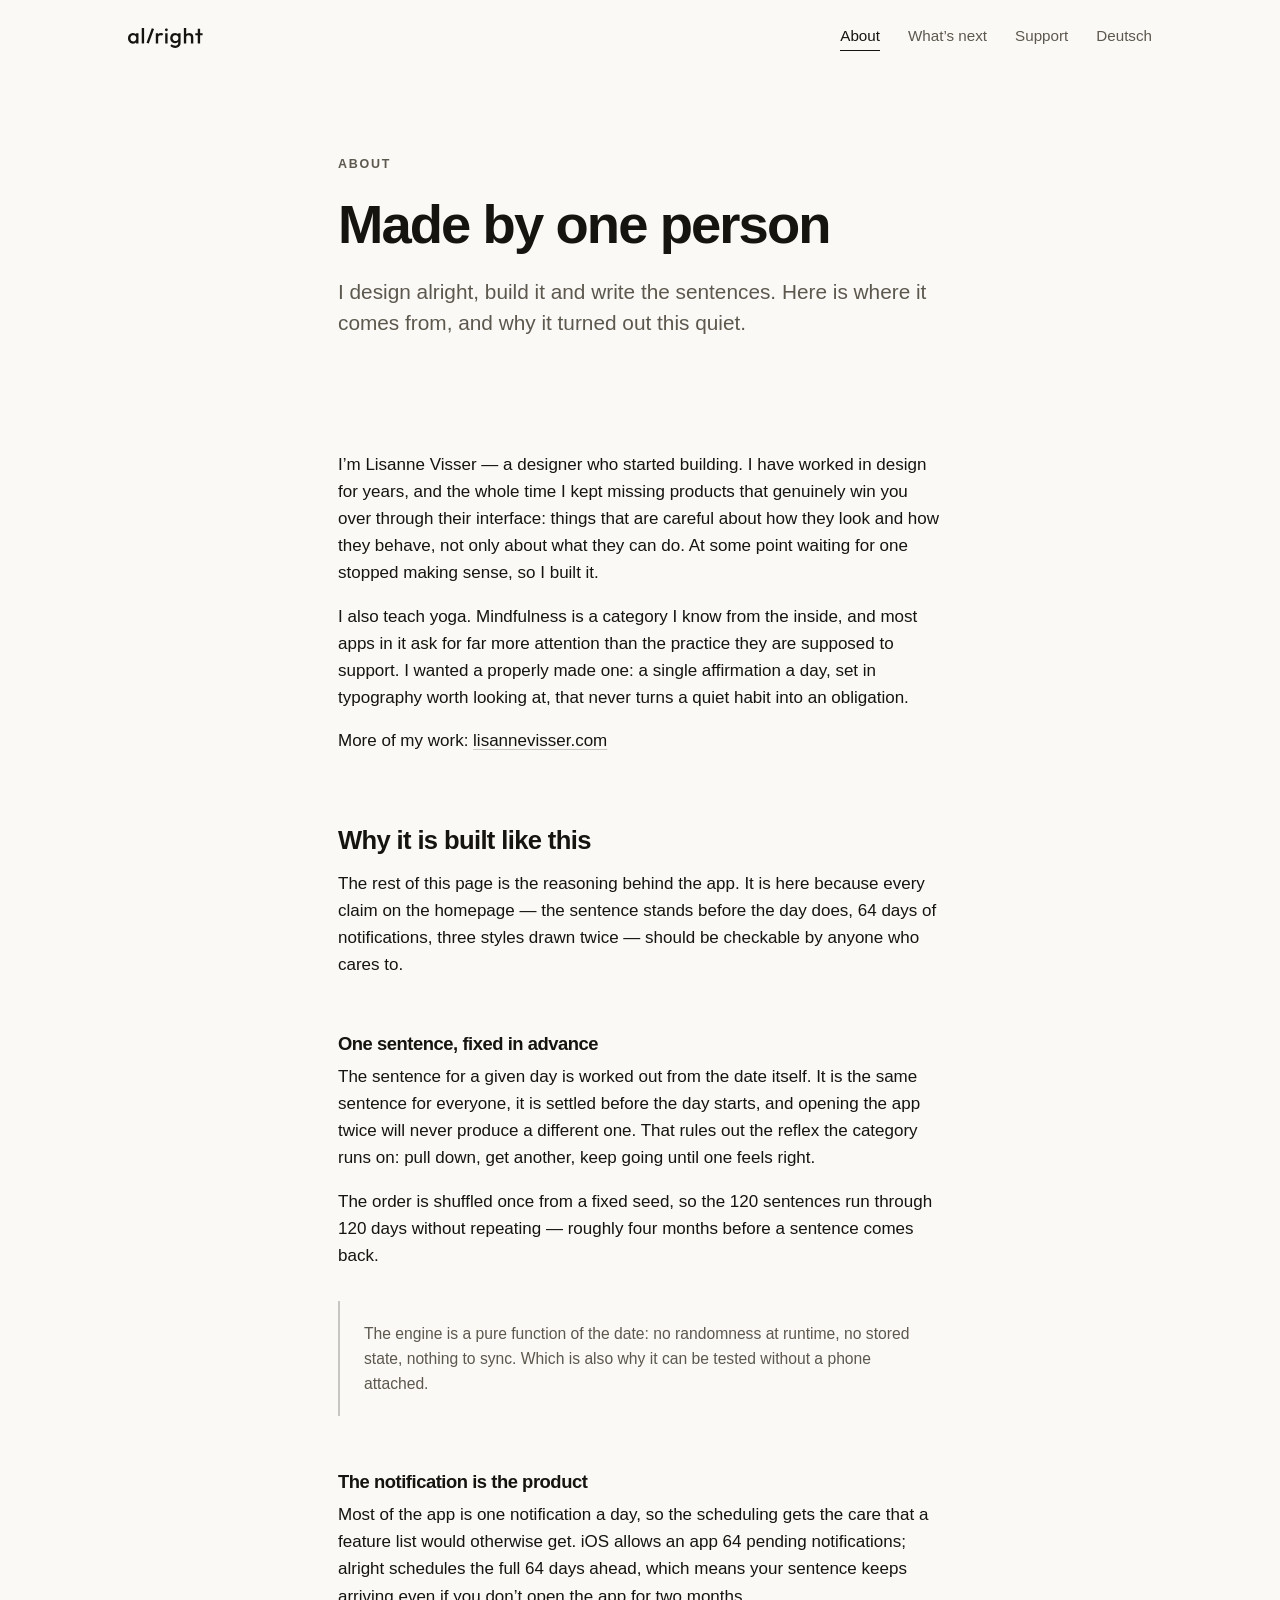
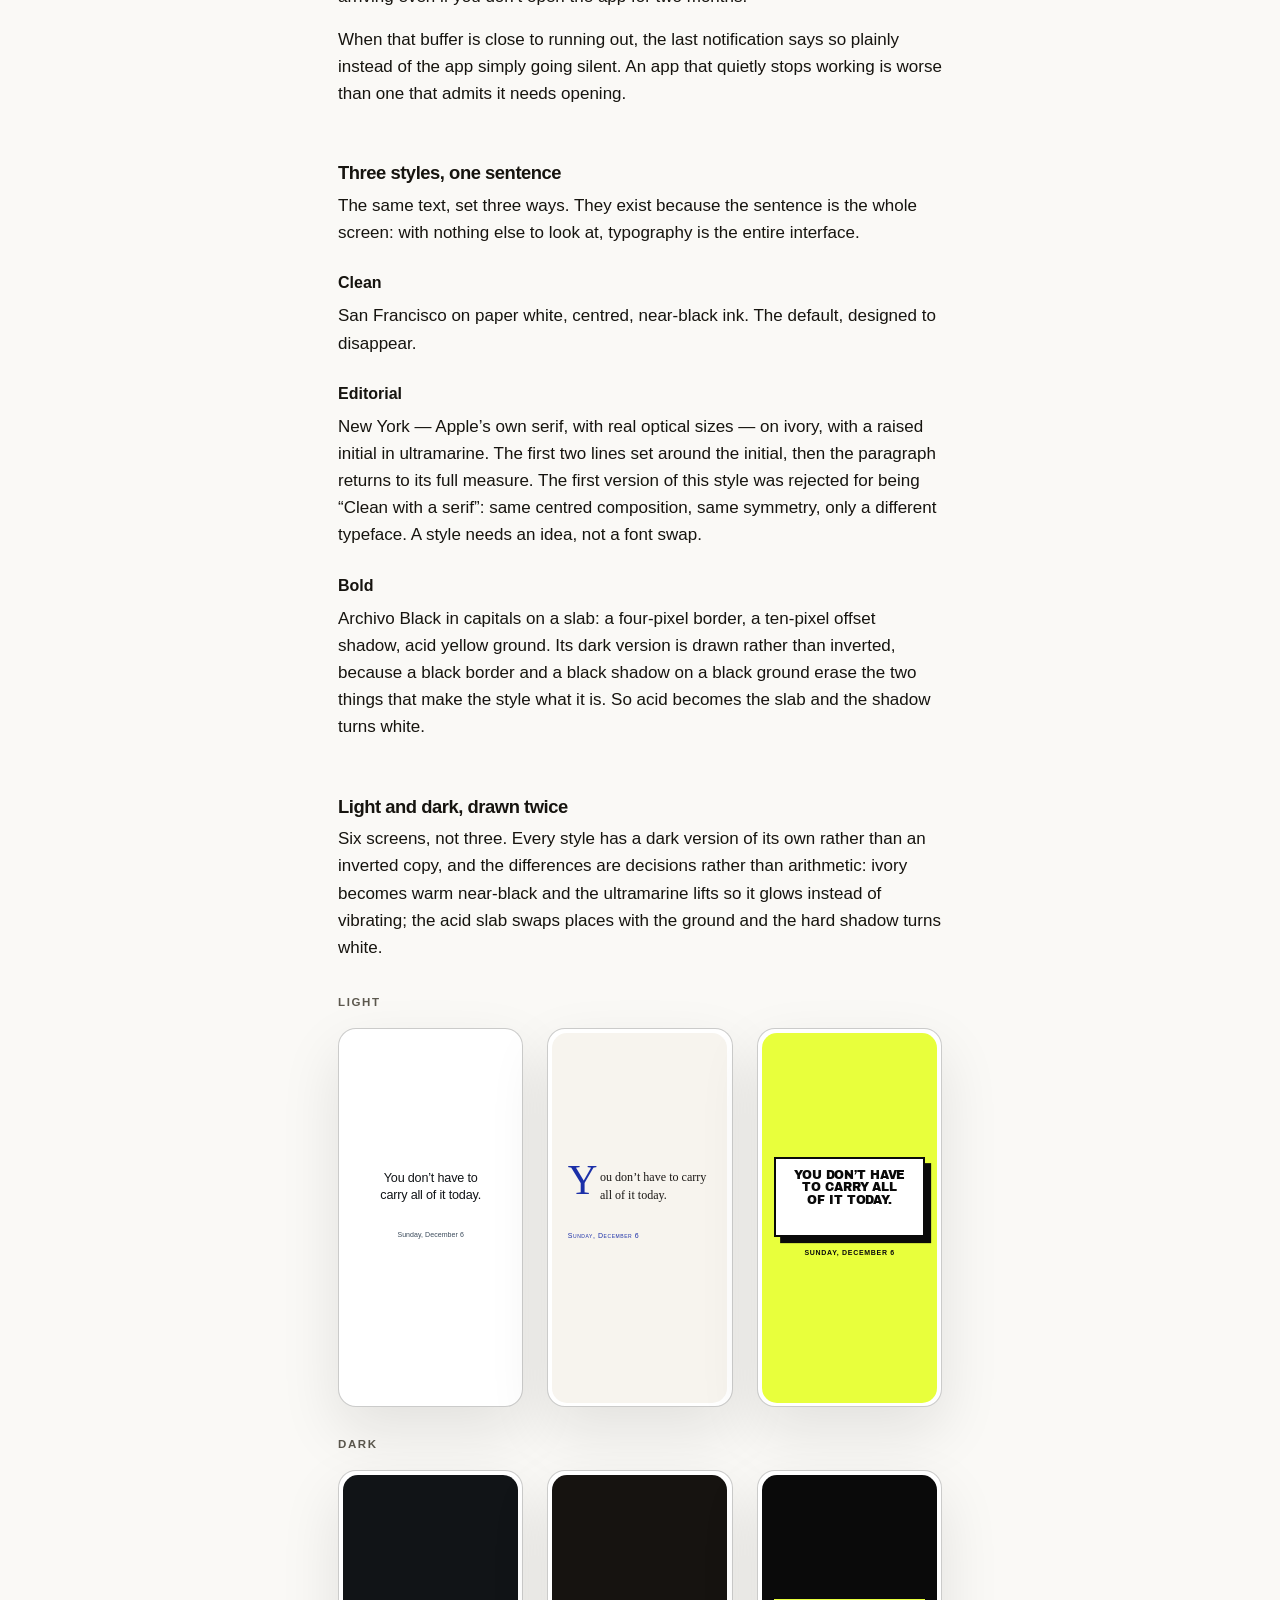
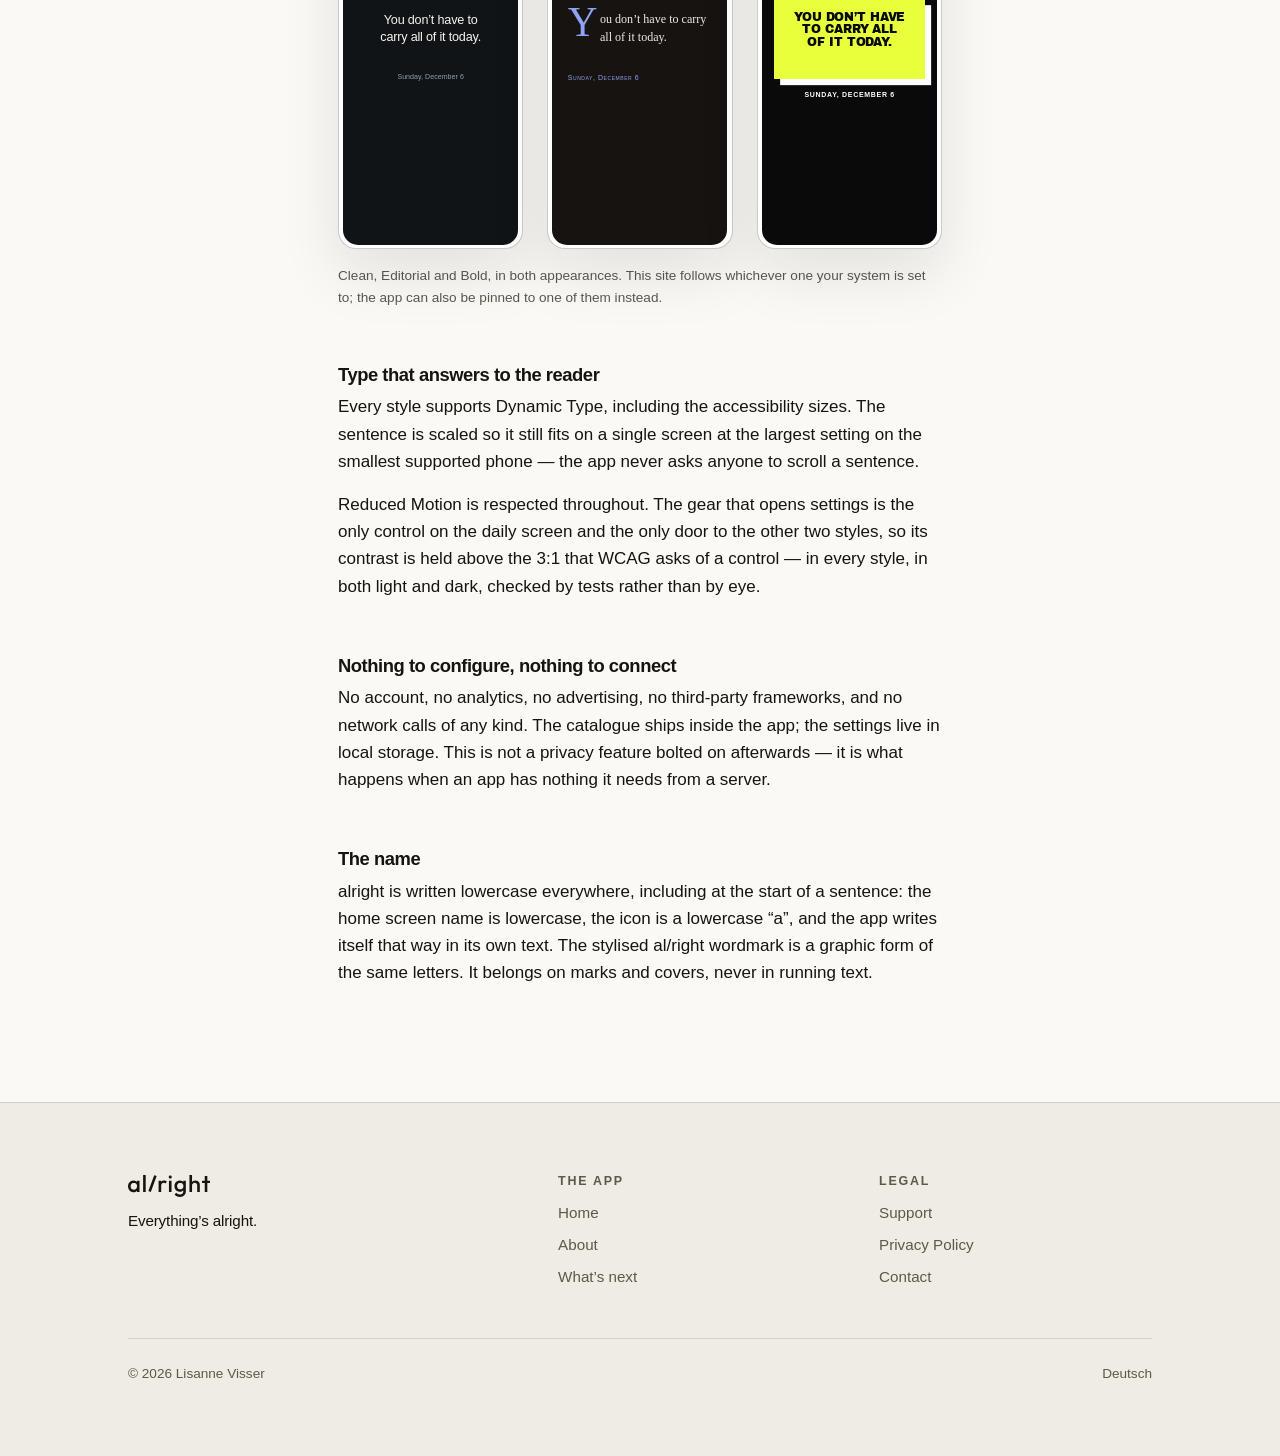
==== about/index.html @ b2391ed4 "Aus der Design-Seite wird About, Menue als Vollbild, weniger Striche Die Design-Seite hatte ein schm" ====
<!doctype html>
<html lang="en">
<head>
<meta charset="utf-8">
<meta name="viewport" content="width=device-width, initial-scale=1">
<title>About — alright</title>
<meta name="description" content="Made by one person: Lisanne Visser, designer, builder and yoga teacher. Why alright exists and how it is built.">
<meta name="robots" content="noindex, nofollow">
<link rel="stylesheet" href="../assets/site.css">
<link rel="icon" type="image/svg+xml" href="../favicon.svg">
<link rel="icon" type="image/png" sizes="32x32" href="../favicon.png">
<link rel="icon" type="image/png" sizes="16x16" href="../favicon-16x16.png">
<link rel="apple-touch-icon" sizes="180x180" href="../apple-touch-icon.png">
</head>
<body>
<a class="skip-link" href="#content">Skip to content</a>
<header class="site-header">
  <div class="wrap">
    <a class="brand" href="../" aria-label="alright">
      <svg class="logo" viewBox="0 0 765 205" fill="currentColor" role="img" aria-label="alright" xmlns="http://www.w3.org/2000/svg">
      <path d="M50.82 160.6C41.2867 160.6 32.6333 158.18 24.86 153.34C17.2333 148.5 11.1467 141.973 6.6 133.76C2.2 125.4 0 116.087 0 105.82C0 95.4068 2.2 86.0934 6.6 77.8801C11.1467 69.5201 17.2333 62.9201 24.86 58.0801C32.6333 53.0934 41.2867 50.6001 50.82 50.6001C58.8867 50.6001 66 52.3601 72.16 55.8801C78.4667 59.2534 83.4533 63.9468 87.12 69.9601C90.7867 75.9734 92.62 82.7934 92.62 90.4201V120.78C92.62 128.407 90.7867 135.227 87.12 141.24C83.6 147.253 78.6867 152.02 72.38 155.54C66.0733 158.913 58.8867 160.6 50.82 160.6ZM54.78 137.72C63.7267 137.72 70.9133 134.713 76.34 128.7C81.9133 122.687 84.7 114.987 84.7 105.6C84.7 99.2934 83.4533 93.7201 80.96 88.8801C78.4667 84.0401 74.9467 80.3001 70.4 77.6601C66 74.8734 60.7933 73.4801 54.78 73.4801C48.9133 73.4801 43.7067 74.8734 39.16 77.6601C34.76 80.3001 31.24 84.0401 28.6 88.8801C26.1067 93.7201 24.86 99.2934 24.86 105.6C24.86 111.907 26.1067 117.48 28.6 122.32C31.24 127.16 34.76 130.973 39.16 133.76C43.7067 136.4 48.9133 137.72 54.78 137.72ZM83.16 158.4V130.02L87.34 104.28L83.16 78.7601V52.8001H107.36V158.4H83.16Z"/>
      <path d="M140.817 158.4V9.34601e-05H165.017V79.2001V158.4H140.817Z"/>
      <path d="M285.072 158.4V52.8001H309.272V158.4H285.072ZM309.272 99.6601L300.912 95.4801C300.912 82.1334 303.845 71.3534 309.712 63.1401C315.725 54.7801 324.745 50.6001 336.772 50.6001C342.052 50.6001 346.819 51.5534 351.072 53.4601C355.325 55.3668 359.285 58.4468 362.952 62.7001L347.112 78.9801C345.205 76.9268 343.079 75.4601 340.732 74.5801C338.385 73.7001 335.672 73.2601 332.592 73.2601C325.845 73.2601 320.272 75.3868 315.872 79.6401C311.472 83.8934 309.272 90.5668 309.272 99.6601Z"/>
      <path d="M381.482 158.4V52.8001H405.682V158.4H381.482ZM393.582 33.4401C389.475 33.4401 386.028 32.0468 383.242 29.2601C380.602 26.4734 379.282 23.0268 379.282 18.9201C379.282 14.8134 380.602 11.3668 383.242 8.58009C386.028 5.79342 389.475 4.40009 393.582 4.40009C397.835 4.40009 401.282 5.79342 403.922 8.58009C406.562 11.3668 407.882 14.8134 407.882 18.9201C407.882 23.0268 406.562 26.4734 403.922 29.2601C401.282 32.0468 397.835 33.4401 393.582 33.4401Z"/>
      <path d="M483.424 204.6C472.278 204.6 462.524 202.547 454.164 198.44C445.804 194.48 439.058 188.833 433.924 181.5L449.764 165.66C454.018 170.94 458.858 174.9 464.284 177.54C469.711 180.18 476.238 181.5 483.864 181.5C493.398 181.5 500.951 179.007 506.524 174.02C512.098 169.18 514.884 162.507 514.884 154V128.04L519.064 104.72L514.884 81.1801V52.8001H539.084V154C539.084 164.12 536.738 172.92 532.044 180.4C527.351 188.027 520.824 193.967 512.464 198.22C504.104 202.473 494.424 204.6 483.424 204.6ZM482.324 156.2C472.938 156.2 464.431 153.927 456.804 149.38C449.324 144.687 443.384 138.307 438.984 130.24C434.731 122.173 432.604 113.153 432.604 103.18C432.604 93.2068 434.731 84.2601 438.984 76.3401C443.384 68.4201 449.324 62.1868 456.804 57.6401C464.431 52.9468 472.938 50.6001 482.324 50.6001C490.684 50.6001 498.018 52.2868 504.324 55.6601C510.631 59.0334 515.544 63.7268 519.064 69.7401C522.584 75.6068 524.344 82.5001 524.344 90.4201V116.38C524.344 124.153 522.511 131.047 518.844 137.06C515.324 143.073 510.411 147.767 504.104 151.14C497.798 154.513 490.538 156.2 482.324 156.2ZM487.164 133.32C493.031 133.32 498.164 132.073 502.564 129.58C506.964 127.087 510.338 123.64 512.684 119.24C515.178 114.693 516.424 109.413 516.424 103.4C516.424 97.3868 515.178 92.1801 512.684 87.7801C510.338 83.2334 506.964 79.7134 502.564 77.2201C498.164 74.7268 493.031 73.4801 487.164 73.4801C481.298 73.4801 476.091 74.7268 471.544 77.2201C467.144 79.7134 463.698 83.2334 461.204 87.7801C458.711 92.1801 457.464 97.3868 457.464 103.4C457.464 109.267 458.711 114.473 461.204 119.02C463.698 123.567 467.144 127.087 471.544 129.58C476.091 132.073 481.298 133.32 487.164 133.32Z"/>
      <path d="M644.947 158.4V97.4601C644.947 90.4201 642.674 84.6268 638.127 80.0801C633.727 75.5334 628.007 73.2601 620.967 73.2601C616.274 73.2601 612.094 74.2868 608.427 76.3401C604.761 78.3934 601.901 81.2534 599.847 84.9201C597.794 88.5868 596.767 92.7668 596.767 97.4601L587.307 92.1801C587.307 84.1134 589.067 77.0001 592.587 70.8401C596.107 64.5334 600.947 59.6201 607.107 56.1001C613.414 52.4334 620.454 50.6001 628.227 50.6001C636.147 50.6001 643.187 52.3601 649.347 55.8801C655.507 59.4001 660.347 64.3134 663.867 70.6201C667.387 76.7801 669.147 83.9668 669.147 92.1801V158.4H644.947ZM572.567 158.4V9.34601e-05H596.767V158.4H572.567Z"/>
      <path d="M715.11 158.4V8.8001H739.31V158.4H715.11ZM689.81 74.8001V52.8001H764.61V74.8001H689.81Z"/>
      <path d="M189.835 150.109L244.252 1.34982L266.98 9.66362L239.771 84.0432L212.562 158.423L189.835 150.109Z"/>
      </svg>
    </a>
    <button class="nav-toggle" type="button" aria-expanded="false"
            aria-controls="site-nav" aria-label="Menu">
      <span class="nav-icon" aria-hidden="true"></span>
    </button>
    <nav class="site-nav" id="site-nav" aria-label="Main">
        <a href="../about/" aria-current="page">About</a>
        <a href="../whats-next/">What&#8217;s next</a>
        <a href="../support/">Support</a>
        <a class="nav-lang" href="../about/de/">Deutsch</a>
    </nav>
  </div>
</header>

<main id="content">
<section class="page-head">
  <div class="wrap wrap-narrow">
    <p class="eyebrow">About</p>
    <h1>Made by one person</h1>
    <p class="lede">I design alright, build it and write the sentences. Here is
      where it comes from, and why it turned out this quiet.</p>
  </div>
</section>

<div class="wrap wrap-narrow">
<div class="prose">
  <section>
    <div class="about-intro">
      <!-- A portrait goes here whenever you have one. Drop the file into
           assets/ and uncomment:
      <figure class="about-portrait">
        <img src="../assets/lisanne.jpg" alt="Lisanne Visser" width="640" height="800">
      </figure>
      -->
      <div>
        <p>I&#8217;m Lisanne Visser &mdash; a designer who started building. I
          have worked in design for years, and the whole time I kept missing
          products that genuinely win you over through their interface: things
          that are careful about how they look and how they behave, not only
          about what they can do. At some point waiting for one stopped making
          sense, so I built it.</p>
        <p>I also teach yoga. Mindfulness is a category I know from the inside,
          and most apps in it ask for far more attention than the practice they
          are supposed to support. I wanted a properly made one: a single
          affirmation a day, set in typography worth looking at, that never
          turns a quiet habit into an obligation.</p>
        <p>More of my work: <a href="https://lisannevisser.com">lisannevisser.com</a></p>
      </div>
    </div>
  </section>

  <section>
    <h2>Why it is built like this</h2>
    <p>The rest of this page is the reasoning behind the app. It is here because
      every claim on the homepage &mdash; the sentence stands before the day
      does, 64 days of notifications, three styles drawn twice &mdash; should be
      checkable by anyone who cares to.</p>
  </section>

  <section>
    <h3>One sentence, fixed in advance</h3>
    <p>The sentence for a given day is worked out from the date itself. It is the
      same sentence for everyone, it is settled before the day starts, and
      opening the app twice will never produce a different one. That rules out
      the reflex the category runs on: pull down, get another, keep going until
      one feels right.</p>
    <p>The order is shuffled once from a fixed seed, so the 120 sentences run
      through 120 days without repeating &mdash; roughly four months before a
      sentence comes back.</p>
    <div class="aside">
      <p>The engine is a pure function of the date: no randomness at runtime, no
        stored state, nothing to sync. Which is also why it can be tested
        without a phone attached.</p>
    </div>
  </section>

  <section>
    <h3>The notification is the product</h3>
    <p>Most of the app is one notification a day, so the scheduling gets the care
      that a feature list would otherwise get. iOS allows an app 64 pending
      notifications; alright schedules the full 64 days ahead, which means your
      sentence keeps arriving even if you don&#8217;t open the app for two
      months.</p>
    <p>When that buffer is close to running out, the last notification says so
      plainly instead of the app simply going silent. An app that quietly stops
      working is worse than one that admits it needs opening.</p>
  </section>

  <section>
    <h3>Three styles, one sentence</h3>
    <p>The same text, set three ways. They exist because the sentence is the
      whole screen: with nothing else to look at, typography is the entire
      interface.</p>
    <h4>Clean</h4>
    <p>San Francisco on paper white, centred, near-black ink. The default,
      designed to disappear.</p>
    <h4>Editorial</h4>
    <p>New York &mdash; Apple&#8217;s own serif, with real optical sizes &mdash;
      on ivory, with a raised initial in ultramarine. The first two lines set
      around the initial, then the paragraph returns to its full measure. The
      first version of this style was rejected for being &ldquo;Clean with a
      serif&rdquo;: same centred composition, same symmetry, only a different
      typeface. A style needs an idea, not a font swap.</p>
    <h4>Bold</h4>
    <p>Archivo Black in capitals on a slab: a four-pixel border, a ten-pixel
      offset shadow, acid yellow ground. Its dark version is drawn rather than
      inverted, because a black border and a black shadow on a black ground
      erase the two things that make the style what it is. So acid becomes the
      slab and the shadow turns white.</p>
  </section>

  <section>
    <h3>Light and dark, drawn twice</h3>
    <p>Six screens, not three. Every style has a dark version of its own rather
      than an inverted copy, and the differences are decisions rather than
      arithmetic: ivory becomes warm near-black and the ultramarine lifts so it
      glows instead of vibrating; the acid slab swaps places with the ground and
      the hard shadow turns white.</p>
    <figure class="scheme-figure">
      <div>
        <p class="scheme-label">Light</p>
        <div class="scheme-row scheme-light">
          <div class="device">
      <div class="device-screen screen-clean">
        <div class="screen-body">
          <p class="screen-sentence">You don&#8217;t have to carry all of it today.</p>
          <p class="screen-date" data-today>Wednesday, August 5</p>
        </div>
      </div>
    </div>
          <div class="device">
      <div class="device-screen screen-editorial">
        <div class="screen-body">
          <p class="screen-sentence"><span class="initial" aria-hidden="true">Y</span><span class="visually-hidden">Y</span>ou don&#8217;t have to carry all of it today.</p>
          <p class="screen-date" data-today>Wednesday, August 5</p>
        </div>
      </div>
    </div>
          <div class="device">
      <div class="device-screen screen-bold">
        <div class="screen-body">
          <div class="slab"><p class="screen-sentence">You don&#8217;t have to carry all of it today.</p></div>
          <p class="screen-date" data-today>Wednesday, August 5</p>
        </div>
      </div>
    </div>
        </div>
      </div>
      <div style="margin-top: 1.75rem">
        <p class="scheme-label">Dark</p>
        <div class="scheme-row scheme-dark">
          <div class="device">
      <div class="device-screen screen-clean">
        <div class="screen-body">
          <p class="screen-sentence">You don&#8217;t have to carry all of it today.</p>
          <p class="screen-date" data-today>Wednesday, August 5</p>
        </div>
      </div>
    </div>
          <div class="device">
      <div class="device-screen screen-editorial">
        <div class="screen-body">
          <p class="screen-sentence"><span class="initial" aria-hidden="true">Y</span><span class="visually-hidden">Y</span>ou don&#8217;t have to carry all of it today.</p>
          <p class="screen-date" data-today>Wednesday, August 5</p>
        </div>
      </div>
    </div>
          <div class="device">
      <div class="device-screen screen-bold">
        <div class="screen-body">
          <div class="slab"><p class="screen-sentence">You don&#8217;t have to carry all of it today.</p></div>
          <p class="screen-date" data-today>Wednesday, August 5</p>
        </div>
      </div>
    </div>
        </div>
      </div>
      <figcaption>Clean, Editorial and Bold, in both appearances. This site follows whichever one your system is set to; the app can also be pinned to one of them instead.</figcaption>
    </figure>
  </section>

  <section>
    <h3>Type that answers to the reader</h3>
    <p>Every style supports Dynamic Type, including the accessibility sizes. The
      sentence is scaled so it still fits on a single screen at the largest
      setting on the smallest supported phone &mdash; the app never asks anyone
      to scroll a sentence.</p>
    <p>Reduced Motion is respected throughout. The gear that opens settings is
      the only control on the daily screen and the only door to the other two
      styles, so its contrast is held above the 3:1 that WCAG asks of a control
      &mdash; in every style, in both light and dark, checked by tests rather
      than by eye.</p>
  </section>

  <section>
    <h3>Nothing to configure, nothing to connect</h3>
    <p>No account, no analytics, no advertising, no third-party frameworks, and
      no network calls of any kind. The catalogue ships inside the app; the
      settings live in local storage. This is not a privacy feature bolted on
      afterwards &mdash; it is what happens when an app has nothing it needs
      from a server.</p>
  </section>

  <section>
    <h3>The name</h3>
    <p>alright is written lowercase everywhere, including at the start of a
      sentence: the home screen name is lowercase, the icon is a lowercase
      &ldquo;a&rdquo;, and the app writes itself that way in its own text. The
      stylised al/right wordmark is a graphic form of the same letters. It
      belongs on marks and covers, never in running text.</p>
  </section>
</div>
</div>
</main>

<footer class="site-footer">
  <div class="wrap">
    <div class="footer-top">
      <div>
        <p class="footer-mark">
          <svg class="logo" viewBox="0 0 765 205" fill="currentColor" role="img" aria-label="alright" xmlns="http://www.w3.org/2000/svg">
          <path d="M50.82 160.6C41.2867 160.6 32.6333 158.18 24.86 153.34C17.2333 148.5 11.1467 141.973 6.6 133.76C2.2 125.4 0 116.087 0 105.82C0 95.4068 2.2 86.0934 6.6 77.8801C11.1467 69.5201 17.2333 62.9201 24.86 58.0801C32.6333 53.0934 41.2867 50.6001 50.82 50.6001C58.8867 50.6001 66 52.3601 72.16 55.8801C78.4667 59.2534 83.4533 63.9468 87.12 69.9601C90.7867 75.9734 92.62 82.7934 92.62 90.4201V120.78C92.62 128.407 90.7867 135.227 87.12 141.24C83.6 147.253 78.6867 152.02 72.38 155.54C66.0733 158.913 58.8867 160.6 50.82 160.6ZM54.78 137.72C63.7267 137.72 70.9133 134.713 76.34 128.7C81.9133 122.687 84.7 114.987 84.7 105.6C84.7 99.2934 83.4533 93.7201 80.96 88.8801C78.4667 84.0401 74.9467 80.3001 70.4 77.6601C66 74.8734 60.7933 73.4801 54.78 73.4801C48.9133 73.4801 43.7067 74.8734 39.16 77.6601C34.76 80.3001 31.24 84.0401 28.6 88.8801C26.1067 93.7201 24.86 99.2934 24.86 105.6C24.86 111.907 26.1067 117.48 28.6 122.32C31.24 127.16 34.76 130.973 39.16 133.76C43.7067 136.4 48.9133 137.72 54.78 137.72ZM83.16 158.4V130.02L87.34 104.28L83.16 78.7601V52.8001H107.36V158.4H83.16Z"/>
          <path d="M140.817 158.4V9.34601e-05H165.017V79.2001V158.4H140.817Z"/>
          <path d="M285.072 158.4V52.8001H309.272V158.4H285.072ZM309.272 99.6601L300.912 95.4801C300.912 82.1334 303.845 71.3534 309.712 63.1401C315.725 54.7801 324.745 50.6001 336.772 50.6001C342.052 50.6001 346.819 51.5534 351.072 53.4601C355.325 55.3668 359.285 58.4468 362.952 62.7001L347.112 78.9801C345.205 76.9268 343.079 75.4601 340.732 74.5801C338.385 73.7001 335.672 73.2601 332.592 73.2601C325.845 73.2601 320.272 75.3868 315.872 79.6401C311.472 83.8934 309.272 90.5668 309.272 99.6601Z"/>
          <path d="M381.482 158.4V52.8001H405.682V158.4H381.482ZM393.582 33.4401C389.475 33.4401 386.028 32.0468 383.242 29.2601C380.602 26.4734 379.282 23.0268 379.282 18.9201C379.282 14.8134 380.602 11.3668 383.242 8.58009C386.028 5.79342 389.475 4.40009 393.582 4.40009C397.835 4.40009 401.282 5.79342 403.922 8.58009C406.562 11.3668 407.882 14.8134 407.882 18.9201C407.882 23.0268 406.562 26.4734 403.922 29.2601C401.282 32.0468 397.835 33.4401 393.582 33.4401Z"/>
          <path d="M483.424 204.6C472.278 204.6 462.524 202.547 454.164 198.44C445.804 194.48 439.058 188.833 433.924 181.5L449.764 165.66C454.018 170.94 458.858 174.9 464.284 177.54C469.711 180.18 476.238 181.5 483.864 181.5C493.398 181.5 500.951 179.007 506.524 174.02C512.098 169.18 514.884 162.507 514.884 154V128.04L519.064 104.72L514.884 81.1801V52.8001H539.084V154C539.084 164.12 536.738 172.92 532.044 180.4C527.351 188.027 520.824 193.967 512.464 198.22C504.104 202.473 494.424 204.6 483.424 204.6ZM482.324 156.2C472.938 156.2 464.431 153.927 456.804 149.38C449.324 144.687 443.384 138.307 438.984 130.24C434.731 122.173 432.604 113.153 432.604 103.18C432.604 93.2068 434.731 84.2601 438.984 76.3401C443.384 68.4201 449.324 62.1868 456.804 57.6401C464.431 52.9468 472.938 50.6001 482.324 50.6001C490.684 50.6001 498.018 52.2868 504.324 55.6601C510.631 59.0334 515.544 63.7268 519.064 69.7401C522.584 75.6068 524.344 82.5001 524.344 90.4201V116.38C524.344 124.153 522.511 131.047 518.844 137.06C515.324 143.073 510.411 147.767 504.104 151.14C497.798 154.513 490.538 156.2 482.324 156.2ZM487.164 133.32C493.031 133.32 498.164 132.073 502.564 129.58C506.964 127.087 510.338 123.64 512.684 119.24C515.178 114.693 516.424 109.413 516.424 103.4C516.424 97.3868 515.178 92.1801 512.684 87.7801C510.338 83.2334 506.964 79.7134 502.564 77.2201C498.164 74.7268 493.031 73.4801 487.164 73.4801C481.298 73.4801 476.091 74.7268 471.544 77.2201C467.144 79.7134 463.698 83.2334 461.204 87.7801C458.711 92.1801 457.464 97.3868 457.464 103.4C457.464 109.267 458.711 114.473 461.204 119.02C463.698 123.567 467.144 127.087 471.544 129.58C476.091 132.073 481.298 133.32 487.164 133.32Z"/>
          <path d="M644.947 158.4V97.4601C644.947 90.4201 642.674 84.6268 638.127 80.0801C633.727 75.5334 628.007 73.2601 620.967 73.2601C616.274 73.2601 612.094 74.2868 608.427 76.3401C604.761 78.3934 601.901 81.2534 599.847 84.9201C597.794 88.5868 596.767 92.7668 596.767 97.4601L587.307 92.1801C587.307 84.1134 589.067 77.0001 592.587 70.8401C596.107 64.5334 600.947 59.6201 607.107 56.1001C613.414 52.4334 620.454 50.6001 628.227 50.6001C636.147 50.6001 643.187 52.3601 649.347 55.8801C655.507 59.4001 660.347 64.3134 663.867 70.6201C667.387 76.7801 669.147 83.9668 669.147 92.1801V158.4H644.947ZM572.567 158.4V9.34601e-05H596.767V158.4H572.567Z"/>
          <path d="M715.11 158.4V8.8001H739.31V158.4H715.11ZM689.81 74.8001V52.8001H764.61V74.8001H689.81Z"/>
          <path d="M189.835 150.109L244.252 1.34982L266.98 9.66362L239.771 84.0432L212.562 158.423L189.835 150.109Z"/>
          </svg>
        </p>
        <p class="footer-tagline">Everything&#8217;s alright.</p>
      </div>
      <div class="footer-col">
        <h2>The app</h2>
        <ul>
          <li><a href="../">Home</a></li>
          <li><a href="../about/">About</a></li>
          <li><a href="../whats-next/">What&#8217;s next</a></li>
        </ul>
      </div>
      <div class="footer-col">
        <h2>Legal</h2>
        <ul>
          <li><a href="../support/">Support</a></li>
          <li><a href="../privacy/">Privacy Policy</a></li>
          <li><a href="mailto:alrightapp@icloud.com" title="alrightapp@icloud.com">Contact</a></li>
        </ul>
      </div>
    </div>
    <div class="footer-bottom">
      <p>© 2026 Lisanne Visser</p>
      <p><a href="../about/de/">Deutsch</a></p>
    </div>
  </div>
</footer>
<script src="../assets/site.js"></script>
</body>
</html>
---- assets/site.css ----
/* alright — website styles
   One stylesheet for every page. No build step: this file is linked directly.

   Sections in order:
   1. Tokens        2. Base + layout      3. Site chrome (header, footer)
   4. Sections      5. The device/card    6. The three styles
   7. Prose pages   8. Utilities
*/

/* ------------------------------------------------------------------ 1. Tokens */

:root {
  color-scheme: light dark;

  /* Page */
  --bg: #faf9f6;
  --bg-raised: #ffffff;
  --ink: #16140f;
  --muted: #5c584e;
  --rule: rgba(22, 20, 15, 0.12);
  --rule-strong: rgba(22, 20, 15, 0.22);
  --footer-bg: #efece3;
  --shadow-soft: 0 24px 60px rgba(22, 20, 15, 0.10);
  --shadow-lift: 0 2px 4px rgba(22, 20, 15, 0.04), 0 14px 40px rgba(22, 20, 15, 0.07);

  /* The app's own palettes, measured from the code that draws them.
     Clean: Brand.swift · Editorial + Bold: ThemeStyle.swift */
  --clean-paper: #ffffff;
  --clean-ink: #111417;
  --clean-chrome: #3a4a5a;

  --editorial-paper: #f7f4ee;
  --editorial-ink: #1a1714;
  --editorial-accent: #1b2fa8;

  --bold-ground: #e8ff3c;
  --bold-slab: #ffffff;
  --bold-ink: #0a0a0a;
  --bold-shadow: #0a0a0a;
  --bold-date: #0a0a0a;
  --bold-border: #0a0a0a;

  /* Rhythm */
  --page: 1120px;
  --page-prose: 700px;
  --gap-section: clamp(4.5rem, 9vw, 8rem);
}

@media (prefers-color-scheme: dark) {
  :root {
    --bg: #121109;
    --bg-raised: #1b1810;
    --ink: #f6f4ee;
    --muted: #b3ae9e;
    --rule: rgba(246, 244, 238, 0.14);
    --rule-strong: rgba(246, 244, 238, 0.28);
    --footer-bg: #1b1810;
    --shadow-soft: 0 24px 60px rgba(0, 0, 0, 0.45);
    --shadow-lift: 0 2px 4px rgba(0, 0, 0, 0.3), 0 14px 40px rgba(0, 0, 0, 0.35);

    /* Each style has its own dark recipe in the app — not an inversion of the
       light one. Bold is the clearest case: acid becomes the slab and the hard
       shadow turns white, because black on black would erase the style. */
    --clean-paper: #111417;
    --clean-ink: #f5f5f0;
    --clean-chrome: #8fa0b0;

    --editorial-paper: #161310;
    --editorial-ink: #f1ebe1;
    --editorial-accent: #8fa2f5;

    --bold-ground: #0a0a0a;
    --bold-slab: #e8ff3c;
    --bold-ink: #0a0a0a;
    --bold-shadow: #ffffff;
    /* The date sits outside the slab, on the black ground: it needs white,
       not the slab's ink, or it disappears. */
    --bold-date: #ffffff;
    --bold-border: #e8ff3c;
  }
}

/* Archivo Black is the typeface the app sets the Bold style in (OFL, bundled
   with the app). It is loaded here so the style preview shows the real thing
   rather than a stand-in. Everything else on this site is system type. */
@font-face {
  font-family: "Archivo Black";
  src: url("fonts/ArchivoBlack-Regular.ttf") format("truetype");
  font-weight: 400;
  font-style: normal;
  font-display: swap;
}

/* Outfit is the brand mark face: wordmark, app icon, splash, and nothing else.
   Here it sets exactly one glyph — the "a" on the icon in the lock screen. */
@font-face {
  font-family: "Outfit";
  src: url("fonts/Outfit-Medium.ttf") format("truetype");
  font-weight: 500;
  font-style: normal;
  font-display: swap;
}

/* ------------------------------------------------------- 2. Base and layout */

* { box-sizing: border-box; }
html { -webkit-text-size-adjust: 100%; }
html, body { margin: 0; padding: 0; }

body {
  background: var(--bg);
  color: var(--ink);
  font-family: -apple-system, BlinkMacSystemFont, "SF Pro Text", "Segoe UI", Roboto, Helvetica, Arial, sans-serif;
  font-size: 1.0625rem;
  line-height: 1.6;
  -webkit-font-smoothing: antialiased;
  text-rendering: optimizeLegibility;
}

.wrap {
  width: 100%;
  max-width: var(--page);
  margin: 0 auto;
  padding-inline: clamp(1.25rem, 5vw, 3rem);
}
/* Reading pages get the narrow measure from the container, so heading and body
   share one left edge instead of a centred column under a left-aligned title. */
.wrap-narrow { max-width: var(--page-prose); }

a {
  color: inherit;
  text-decoration-color: var(--rule-strong);
  text-underline-offset: 3px;
}
a:hover { text-decoration-color: currentColor; }

:where(a, button, summary, [tabindex]):focus-visible {
  outline: 2px solid var(--ink);
  outline-offset: 3px;
  border-radius: 4px;
}

h1, h2, h3 {
  letter-spacing: -0.025em;
  line-height: 1.12;
  text-wrap: balance;
  margin: 0;
}

.eyebrow {
  margin: 0 0 1.25rem;
  font-size: 0.78rem;
  font-weight: 600;
  letter-spacing: 0.14em;
  text-transform: uppercase;
  color: var(--muted);
}

.lede {
  font-size: clamp(1.1rem, 2.2vw, 1.3rem);
  line-height: 1.5;
  color: var(--muted);
  max-width: 44ch;
  margin: 0;
}

/* ------------------------------------------------------------ 3. Site chrome */

.site-header {
  position: relative;
  z-index: 30;
  padding-block: 1.5rem;
}
.site-header .wrap {
  display: flex;
  flex-wrap: wrap;
  align-items: center;
  justify-content: space-between;
  gap: 1rem 2rem;
}
.brand { display: inline-flex; line-height: 0; }
.brand .logo { display: block; height: 20px; width: auto; }

.site-nav {
  display: flex;
  flex-wrap: wrap;
  align-items: baseline;
  gap: 1.25rem 1.75rem;
  font-size: 0.95rem;
}
.site-nav a {
  color: var(--muted);
  text-decoration: none;
  padding-bottom: 2px;
  border-bottom: 1px solid transparent;
}
.site-nav a:hover { color: var(--ink); border-bottom-color: var(--rule-strong); }
.site-nav a[aria-current="page"] { color: var(--ink); border-bottom-color: currentColor; }
.site-nav .nav-lang { color: var(--muted); }

/* The menu button, on a phone only. It is in the markup on every page but
   stays hidden until site.js announces itself: without JavaScript a button
   that toggles nothing would be the only way to reach the other pages, so
   the navigation simply stays open instead. */
.nav-toggle { display: none; }
.nav-icon, .nav-icon::before, .nav-icon::after {
  display: block;
  width: 20px;
  height: 2px;
  border-radius: 2px;
  background: currentColor;
}
.nav-icon::before, .nav-icon::after { content: ""; position: absolute; }
.nav-icon::before { transform: translateY(-6px); }
.nav-icon::after { transform: translateY(6px); }

@media (max-width: 719px) {
  .js .nav-toggle {
    display: inline-flex;
    position: relative;
    align-items: center;
    justify-content: center;
    width: 44px;
    height: 44px;
    margin-right: -0.6rem;
    padding: 0;
    border: 0;
    background: none;
    color: var(--ink);
    cursor: pointer;
    /* The sheet is a sibling inside the header, so the button it belongs to
       has to be lifted above it or it cannot be pressed again. */
    z-index: 25;
  }
  /* The wordmark stays on top of the sheet for the same reason: the header
     is still the header while the menu is open. */
  .js .site-header .brand { position: relative; z-index: 25; }
  .js .nav-toggle[aria-expanded="true"] .nav-icon { background: transparent; }
  .js .nav-toggle[aria-expanded="true"] .nav-icon::before { transform: rotate(45deg); }
  .js .nav-toggle[aria-expanded="true"] .nav-icon::after { transform: rotate(-45deg); }

  .js .site-nav { display: none; }
  /* Open, it is the page: a full sheet over everything, so nothing of the
     content shows through or scrolls behind it. */
  .js .site-nav.is-open {
    display: flex;
    position: fixed;
    inset: 0;
    z-index: 20;
    flex-direction: column;
    align-items: stretch;
    gap: 0;
    margin: 0;
    padding: 6rem clamp(1.25rem, 5vw, 3rem) 2rem;
    background: var(--bg);
    font-size: 1.25rem;
    overflow-y: auto;
    overscroll-behavior: contain;
  }
  .js .site-nav.is-open a {
    padding: 1rem 0;
    border-bottom: 1px solid var(--rule);
    color: var(--ink);
  }
  .js .site-nav.is-open a:last-child { border-bottom: 0; }
  .js .site-nav.is-open .nav-lang { color: var(--muted); }
}

main { display: block; }

.site-footer {
  background: var(--footer-bg);
  border-top: 1px solid var(--rule);
  color: var(--muted);
  font-size: 0.95rem;
  margin-top: var(--gap-section);
}
.site-footer .wrap { padding-block: clamp(3rem, 6vw, 4.5rem); }
.footer-top {
  display: grid;
  gap: 2.5rem;
  align-items: start;
}
@media (min-width: 760px) {
  .footer-top { grid-template-columns: 1.4fr 1fr 1fr; gap: 3rem; }
}
.footer-mark { margin: 0 0 0.75rem; line-height: 0; color: var(--ink); }
.footer-mark .logo { display: block; height: 22px; width: auto; }
.footer-tagline { margin: 0; color: var(--ink); letter-spacing: -0.01em; }
.footer-col h2 {
  font-size: 0.78rem;
  letter-spacing: 0.14em;
  text-transform: uppercase;
  font-weight: 600;
  margin: 0 0 0.75rem;
  color: var(--muted);
}
.footer-col ul { list-style: none; margin: 0; padding: 0; display: grid; gap: 0.5rem; }
.site-footer a {
  color: var(--muted);
  text-decoration: none;
  border-bottom: 1px solid transparent;
  padding-bottom: 2px;
}
.site-footer a:hover { color: var(--ink); border-bottom-color: currentColor; }
.footer-bottom {
  margin-top: 3rem;
  padding-top: 1.5rem;
  border-top: 1px solid var(--rule);
  display: flex;
  flex-wrap: wrap;
  gap: 0.5rem 1.5rem;
  justify-content: space-between;
  font-size: 0.85rem;
}
.footer-bottom p { margin: 0; }

/* --------------------------------------------------------------- 4. Sections */

.section { padding-block: var(--gap-section); }
.section + .section { padding-top: 0; }
.section-head { max-width: 38ch; margin-bottom: clamp(2.5rem, 5vw, 3.5rem); }
.section-head h2 { font-size: clamp(1.8rem, 3.6vw, 2.6rem); }
.section-head p { margin: 1rem 0 0; color: var(--muted); max-width: 46ch; }
.rule-top { border-top: 1px solid var(--rule); padding-top: clamp(3rem, 6vw, 4.5rem); }

/* Hero */
.hero { padding-block: clamp(2.5rem, 6vw, 5rem) clamp(4rem, 8vw, 7rem); }
.hero-grid {
  display: grid;
  gap: clamp(3rem, 6vw, 4.5rem);
  align-items: center;
}
@media (min-width: 900px) {
  .hero-grid { grid-template-columns: 1.15fr 0.85fr; gap: 4.5rem; }
}
@media (max-width: 899px) {
  .hero-grid .device, .style-stage .device { margin-inline: 0; max-width: 340px; }
  .style-stage { justify-content: flex-start; }
  .style-shot { width: min(340px, 100%); }
  .style-shot figcaption { text-align: left; }
}
.hero h1 {
  font-size: clamp(2.5rem, 6.4vw, 4.25rem);
  font-weight: 600;
  letter-spacing: -0.035em;
  margin: 0 0 1.25rem;
}
.hero .lede { margin-bottom: 2rem; }

/* The download button, standing where it will stand — switched off, because
   there is nothing to download yet. Disabled on purpose: it is a state, not a
   control, so it stays out of the tab order rather than offering a dead stop. */
.status-button {
  margin-top: clamp(1.75rem, 4vw, 2.5rem);
  display: inline-flex;
  align-items: center;
  gap: 0.65rem;
  font: inherit;
  /* One line, always: the label is the longest string in the hero and a
     narrow phone would otherwise break it across two. */
  white-space: nowrap;
  font-size: clamp(0.85rem, 3.6vw, 1rem);
  font-weight: 600;
  letter-spacing: -0.01em;
  padding: 0.9rem clamp(1.1rem, 4vw, 1.6rem);
  border-radius: 999px;
  border: 1px solid var(--rule-strong);
  background: none;
  color: var(--muted);
  cursor: not-allowed;
}
.status-button::before {
  content: "";
  width: 8px;
  height: 8px;
  border-radius: 50%;
  background: currentColor;
  opacity: 0.5;
}

/* Pull quote: the one loud line on the page */
.statement { padding-block: var(--gap-section); }
.statement blockquote {
  margin: 0;
  font-size: clamp(1.6rem, 4.4vw, 3rem);
  font-weight: 600;
  letter-spacing: -0.03em;
  line-height: 1.15;
  max-width: 22ch;
}
.statement .attribution { margin: 1.75rem 0 0; color: var(--muted); max-width: 52ch; }

/* Numbered steps */
.steps { display: grid; gap: 2.5rem; counter-reset: step; }
@media (min-width: 780px) { .steps { grid-template-columns: repeat(3, 1fr); gap: 3rem; } }
.step { counter-increment: step; }
.step::before {
  content: counter(step, decimal-leading-zero);
  display: block;
  font-size: 0.8rem;
  font-weight: 600;
  letter-spacing: 0.14em;
  color: var(--muted);
  margin-bottom: 1rem;
  padding-bottom: 0.75rem;
  border-bottom: 1px solid var(--rule);
}
.step h3 { font-size: 1.2rem; margin: 0 0 0.5rem; }
.step p { margin: 0; color: var(--muted); }

/* Feature columns. No cards: the phone is the only object on this page, and a
   grid of boxes around it turns the whole thing into a dashboard. A hairline
   above each column does the same grouping work with none of the noise. */
.grid-features { display: grid; gap: 2.5rem; }
@media (min-width: 640px) { .grid-features { grid-template-columns: repeat(2, 1fr); gap: 2.5rem 3rem; } }
@media (min-width: 960px) { .grid-features { grid-template-columns: repeat(3, 1fr); gap: 3rem; } }
.feature h3 { font-size: 1.1rem; margin: 0 0 0.5rem; letter-spacing: -0.015em; }
.feature p { margin: 0; color: var(--muted); font-size: 0.98rem; }
.feature .metric {
  display: block;
  font-size: clamp(2.5rem, 5vw, 3.25rem);
  font-weight: 600;
  letter-spacing: -0.045em;
  line-height: 1;
  margin-bottom: 0.75rem;
  font-variant-numeric: tabular-nums;
}

/* The sentences, shown as themselves: no card, no quotation marks, no
   attribution. Reading six of them is the only honest sample. */
.sentences { display: grid; gap: 0; }
@media (min-width: 760px) { .sentences { grid-template-columns: repeat(2, 1fr); column-gap: 4rem; } }
.sentences p {
  margin: 0;
  padding: 1.4rem 0;
  border-top: 1px solid var(--rule);
  font-size: clamp(1.1rem, 2.2vw, 1.35rem);
  line-height: 1.35;
  letter-spacing: -0.015em;
  text-wrap: pretty;
}

/* The "what it doesn't do" list */
.negatives { display: grid; gap: 0.25rem; list-style: none; margin: 0; padding: 0; }
@media (min-width: 700px) { .negatives { grid-template-columns: repeat(2, 1fr); column-gap: 3rem; } }
.negatives li {
  display: flex;
  align-items: baseline;
  gap: 1rem;
  padding: 0.9rem 0;
  border-bottom: 1px solid var(--rule);
  font-size: 1.05rem;
}
.negatives li::before {
  content: "—";
  color: var(--muted);
  flex: none;
}

/* What's-next items. Same hairline column as the features: candidates should
   not look more finished than the things that actually ship. */
.cards { display: grid; gap: 2.5rem; }
@media (min-width: 760px) { .cards { grid-template-columns: repeat(3, 1fr); gap: 3rem; } }
.card-quiet h3 { font-size: 1.05rem; margin: 0.6rem 0 0.4rem; }
.card-quiet p { margin: 0; color: var(--muted); font-size: 0.96rem; }

.note {
  margin: 2rem 0 0;
  color: var(--muted);
  font-size: 0.95rem;
  max-width: 60ch;
}

.link-more {
  display: inline-block;
  margin-top: 2rem;
  font-weight: 600;
  text-decoration: none;
  border-bottom: 1px solid var(--rule-strong);
  padding-bottom: 2px;
}
.link-more:hover { border-bottom-color: currentColor; }

/* A calm full-width band, used for the privacy statement */
.band {
  background: var(--footer-bg);
  border-block: 1px solid var(--rule);
  padding-block: clamp(3.5rem, 7vw, 5.5rem);
  margin-top: var(--gap-section);
}
.band-grid { display: grid; gap: 2rem; align-items: start; }
@media (min-width: 860px) { .band-grid { grid-template-columns: 1fr 1fr; gap: 4rem; } }
.band h2 { font-size: clamp(1.6rem, 3.2vw, 2.2rem); max-width: 16ch; }
.band p { margin: 0 0 1rem; color: var(--muted); }
.band p:last-child { margin-bottom: 0; }

/* ------------------------------------------------------- 5. Device and card */

/* The phone is drawn, not photographed: it stays sharp at any size, follows
   dark mode, and never goes out of date with the next device generation. */
.device {
  position: relative;
  width: 100%;
  max-width: 300px;
  margin-inline: auto;
  aspect-ratio: 41 / 84;
  border-radius: 44px;
  padding: 10px;
  background: var(--bg-raised);
  border: 1px solid var(--rule-strong);
  box-shadow: var(--shadow-soft);
}
.device-screen {
  container-type: inline-size;
  height: 100%;
  border-radius: 35px;
  overflow: hidden;
  display: flex;
  flex-direction: column;
  background: var(--clean-paper);
  color: var(--clean-ink);
}
.screen-body {
  flex: 1;
  display: flex;
  flex-direction: column;
  align-items: center;
  justify-content: center;
  gap: 5.7cqw;
  padding: 1.5rem 1.4rem 2.5rem;
  padding: 8.6cqw 7.9cqw 14cqw;
  text-align: center;
}
.screen-sentence {
  margin: 0;
  font-size: clamp(1.05rem, 3.6vw, 1.25rem);
  font-size: 7.2cqw;
  font-weight: 500;
  line-height: 1.32;
  letter-spacing: -0.015em;
  text-wrap: balance;
}
.screen-date {
  margin: 0;
  font-size: 0.72rem;
  font-size: 4cqw;
  letter-spacing: 0.01em;
  color: var(--clean-chrome);
}

/* ------------------------------------------------------ 5b. The lock screen

   What the app actually is on almost every day: one notification on a locked
   phone, at the hour its reader picked. The open app is the exception, so it
   is shown further down, in the styles section, and not here. */

.screen-lock {
  background: linear-gradient(168deg, #26313d 0%, #141a20 52%, #0b0d10 100%);
  color: #f5f5f0;
  justify-content: flex-start;
  padding: 2.4rem 0.9rem 1.1rem;
  text-align: center;
}
.lock-date {
  margin: 0;
  font-size: 0.8rem;
  font-weight: 500;
  letter-spacing: 0.01em;
  opacity: 0.85;
}
.lock-time {
  margin: 0.1rem 0 0;
  font-size: 3.1rem;
  font-weight: 500;
  line-height: 1.05;
  letter-spacing: -0.03em;
  font-variant-numeric: tabular-nums;
}
.lock-notification {
  margin-top: auto;
  text-align: left;
  background: rgba(255, 255, 255, 0.14);
  border: 1px solid rgba(255, 255, 255, 0.12);
  border-radius: 18px;
  padding: 0.7rem 0.8rem 0.8rem;
}
.lock-meta {
  display: flex;
  align-items: center;
  gap: 0.45rem;
  font-size: 0.68rem;
  letter-spacing: 0.02em;
  margin: 0 0 0.35rem;
  opacity: 0.9;
}
/* The real app icon: dark square, lowercase a in Outfit, per the brand guide.
   Outfit appears here and nowhere else on the site. */
.lock-icon {
  width: 20px;
  height: 20px;
  border-radius: 6px;
  background: #111417;
  border: 1px solid rgba(255, 255, 255, 0.14);
  color: #f5f5f0;
  font-family: "Outfit", -apple-system, sans-serif;
  font-size: 13px;
  line-height: 20px;
  text-align: center;
  flex: none;
}
.lock-app { font-weight: 600; }
.lock-when { margin-left: auto; opacity: 0.7; }
.lock-sentence {
  margin: 0;
  font-size: 0.92rem;
  line-height: 1.3;
  letter-spacing: -0.01em;
  text-wrap: pretty;
}
.lock-bar {
  width: 96px;
  height: 4px;
  border-radius: 2px;
  background: rgba(245, 245, 240, 0.4);
  margin: 0.9rem auto 0;
}

/* ------------------------------------------------------- 6. The three styles */

/* Copy on one side, the phone on the other, the way the hero is built. Below
   900px they stack, copy first. */
.styles-split { display: grid; gap: clamp(2.5rem, 5vw, 4rem); }
@media (min-width: 900px) {
  .styles-split {
    grid-template-columns: 1fr 1fr;
    align-items: center;
    gap: 4.5rem;
  }
}
.styles-split .section-head { margin-bottom: 0; }

/* One stage, three settings, no controls: the phone changes on its own every
   few seconds and says which style it is currently wearing. Without
   JavaScript, and for anyone who asked their system for less motion, all
   three simply stand next to each other and nothing moves. */
.style-stage {
  display: flex;
  flex-wrap: wrap;
  justify-content: center;
  gap: clamp(2rem, 5vw, 3.5rem);
}
/* A definite width, or the flex item shrinks to its content and the phone —
   sized in percent of it — collapses into a sliver. */
.style-shot { margin: 0; width: min(300px, 100%); }
.style-shot figcaption {
  margin-top: 1.25rem;
  text-align: center;
  font-size: 0.8rem;
  font-weight: 600;
  letter-spacing: 0.14em;
  text-transform: uppercase;
  color: var(--muted);
}
.js .style-shot[hidden] { display: none; }
/* Only the incoming phone fades, and only when motion is welcome. */
.js .style-shot { animation: style-in 600ms ease-out both; }
@keyframes style-in {
  from { opacity: 0; }
  to { opacity: 1; }
}
@media (prefers-reduced-motion: reduce) {
  .js .style-shot { animation: none; }
}

/* Clean: paper, system type, centred. The default. */
.screen-clean { background: var(--clean-paper); color: var(--clean-ink); }
.screen-clean .screen-date { color: var(--clean-chrome); }

/* Editorial: ivory, serif, a raised initial in ultramarine that the first
   lines set around. The app computes the cap size from the leading; here the
   proportion is matched by eye at one size. */
.screen-editorial { background: var(--editorial-paper); color: var(--editorial-ink); }
.screen-editorial .screen-body {
  align-items: stretch;
  justify-content: center;
  text-align: left;
  padding-inline: 9cqw;
}
.screen-editorial .screen-sentence {
  font-family: ui-serif, "New York", Georgia, "Times New Roman", serif;
  font-weight: 300;
  font-size: clamp(1.05rem, 3.4vw, 1.2rem);
  font-size: 6.9cqw;
  line-height: 1.45;
  letter-spacing: 0;
  text-wrap: pretty;
}
.screen-editorial .initial {
  float: left;
  font-family: ui-serif, "New York", Georgia, "Times New Roman", serif;
  font-weight: 300;
  color: var(--editorial-accent);
  font-size: 3.4em;
  line-height: 0.78;
  padding-right: 0.06em;
  margin-top: -0.12em;
}
.screen-editorial .screen-date {
  color: var(--editorial-accent);
  text-align: left;
  font-variant: small-caps;
  letter-spacing: 0.08em;
}

/* Bold: an acid ground, a slab with a hard border and a hard offset shadow,
   Archivo Black in capitals. Dark mode flips ground and slab instead of
   inverting, exactly as the app does. */
.screen-bold { background: var(--bold-ground); color: var(--bold-ink); }
.screen-bold .screen-body { padding: 8.6cqw 6.9cqw 11.5cqw; }
.screen-bold .slab {
  background: var(--bold-slab);
  border: max(2px, 1.4cqw) solid var(--bold-border);
  box-shadow: max(4px, 3.5cqw) max(4px, 3.5cqw) 0 var(--bold-shadow);
  padding: 6.3cqw 5.2cqw;
}
.screen-bold .screen-sentence {
  font-family: "Archivo Black", Impact, "Haettenschweiler", sans-serif;
  font-weight: 400;
  text-transform: uppercase;
  font-size: clamp(1rem, 3.4vw, 1.2rem);
  font-size: 6.8cqw;
  line-height: 1.06;
  letter-spacing: -0.01em;
  hyphens: auto;
}
.screen-bold .screen-date {
  color: var(--bold-date);
  font-weight: 600;
  letter-spacing: 0.1em;
  text-transform: uppercase;
}

/* -------------------------------------------- 6b. Both schemes, side by side

   The page follows the reader's system, so it shows one of the two. On the
   design page the claim is that each style is drawn twice rather than
   inverted, and a claim like that has to be shown: these two blocks pin the
   app's palettes regardless of what the rest of the page is doing. */

.scheme-light {
  --clean-paper: #ffffff;
  --clean-ink: #111417;
  --clean-chrome: #3a4a5a;
  --editorial-paper: #f7f4ee;
  --editorial-ink: #1a1714;
  --editorial-accent: #1b2fa8;
  --bold-ground: #e8ff3c;
  --bold-slab: #ffffff;
  --bold-ink: #0a0a0a;
  --bold-shadow: #0a0a0a;
  --bold-date: #0a0a0a;
  --bold-border: #0a0a0a;
}
.scheme-dark {
  --clean-paper: #111417;
  --clean-ink: #f5f5f0;
  --clean-chrome: #8fa0b0;
  --editorial-paper: #161310;
  --editorial-ink: #f1ebe1;
  --editorial-accent: #8fa2f5;
  --bold-ground: #0a0a0a;
  --bold-slab: #e8ff3c;
  --bold-ink: #0a0a0a;
  --bold-shadow: #ffffff;
  --bold-date: #ffffff;
  --bold-border: #e8ff3c;
}

.scheme-figure { margin: 2rem 0 2.5rem; }
.scheme-row {
  display: grid;
  grid-template-columns: repeat(3, 1fr);
  gap: clamp(0.75rem, 2vw, 1.5rem);
}
.scheme-row + .scheme-row { margin-top: clamp(0.75rem, 2vw, 1.5rem); }
.scheme-row .device { max-width: none; border-radius: 18px; padding: 4px; }
.scheme-row .device-screen { border-radius: 15px; }
.scheme-figure figcaption {
  margin-top: 1rem;
  font-size: 0.85rem;
  color: var(--muted);
}
.scheme-label {
  margin: 0 0 0.6rem;
  font-size: 0.72rem;
  font-weight: 600;
  letter-spacing: 0.14em;
  text-transform: uppercase;
  color: var(--muted);
}

/* ------------------------------------------------------------ 7. Prose pages */

.page-head { padding-block: clamp(3rem, 7vw, 5rem) 0; }
.page-head h1 {
  font-size: clamp(2.2rem, 5.4vw, 3.4rem);
  font-weight: 600;
  letter-spacing: -0.035em;
}
.page-head .lede { margin-top: 1.25rem; max-width: 52ch; }
.page-head .meta { margin: 1rem 0 0; color: var(--muted); font-size: 0.9rem; }

.prose { padding-block: clamp(2.5rem, 5vw, 3.5rem) 0; }
.prose section { margin-top: clamp(2.5rem, 5vw, 3.5rem); }
.prose h2 { font-size: clamp(1.3rem, 2.6vw, 1.6rem); margin: 0 0 0.9rem; }
.prose h3 { font-size: 1.15rem; margin: 2.25rem 0 0.5rem; }
.prose h4 { font-size: 1rem; margin: 1.5rem 0 0.4rem; }

/* The person, and room for a portrait beside her whenever there is one. */
.about-intro { display: grid; gap: 1.75rem; }
@media (min-width: 620px) {
  .about-intro:has(.about-portrait) { grid-template-columns: 200px 1fr; gap: 2rem; }
}
.about-portrait { margin: 0; }
.about-portrait img {
  display: block;
  width: 100%;
  height: auto;
  border-radius: 14px;
}
.prose p { margin: 0 0 1rem; }
.prose ul, .prose ol { margin: 0 0 1rem; padding-left: 1.25rem; }
.prose li { margin-bottom: 0.5rem; }
.prose li::marker { color: var(--muted); }
.prose .faq { margin: 0; }
.prose .faq dt { font-weight: 600; margin-top: 1.5rem; }
.prose .faq dd { margin: 0.35rem 0 0; color: var(--muted); }
.prose .aside {
  margin: 2rem 0;
  padding: 1.25rem 1.5rem;
  border-left: 2px solid var(--rule-strong);
  color: var(--muted);
  font-size: 0.98rem;
}
.prose .aside p:last-child { margin-bottom: 0; }

/* --------------------------------------------------------------- 8. Utilities */

/* ---------------------------------------------- 7b. Sketches of what's next

   Nothing on this list is built, so none of it can be screenshotted. These are
   drawn diagrams of the idea — deliberately flatter and plainer than the
   mockups of the real app, so the two can never be confused. */

/* Capped, so the sketch keeps the same proportions in a narrow card and in a
   700-pixel reading column instead of blowing up into an empty box. */
.sketch { margin: 0 0 1.25rem; max-width: 380px; }
.sketch-frame {
  container-type: inline-size;
  border: 1px solid var(--rule);
  border-radius: 14px;
  aspect-ratio: 5 / 4;
  padding: 1rem;
  display: flex;
  flex-direction: column;
  justify-content: center;
  overflow: hidden;
}

/* Widget: the Bold poster on a home screen, at the size it would really be. */
.widget-wall {
  height: 100%;
  border-radius: 10px;
  background: linear-gradient(168deg, #26313d, #0b0d10);
  display: flex;
  flex-direction: column;
  align-items: center;
  justify-content: center;
  gap: 0.6rem;
  padding: 0.9rem;
}
.widget-tile {
  width: 62%;
  aspect-ratio: 1;
  background: #e8ff3c;
  border-radius: 12px;
  display: flex;
  align-items: center;
  justify-content: center;
  padding: 0.5rem;
}
.widget-sentence {
  margin: 0;
  font-family: "Archivo Black", Impact, sans-serif;
  text-transform: uppercase;
  color: #0a0a0a;
  font-size: 0.5rem;
  font-size: clamp(0.44rem, 2.7cqw, 0.7rem);
  line-height: 1.1;
  text-align: center;
  letter-spacing: -0.01em;
}
.widget-dock { display: flex; gap: 0.35rem; }
.widget-dock span {
  width: 12px;
  height: 12px;
  border-radius: 3px;
  background: rgba(245, 245, 240, 0.28);
}

/* Keeping a sentence: a short list, the newest one marked. */
.keep-list { list-style: none; margin: 0; padding: 0; display: grid; gap: 0.5rem; }
.keep-list li {
  display: flex;
  align-items: baseline;
  gap: 0.55rem;
  font-size: 0.72rem;
  line-height: 1.3;
  color: var(--muted);
  border-bottom: 1px solid var(--rule);
  padding-bottom: 0.5rem;
}
.keep-list li:last-child { border-bottom: 0; }
.keep-list .is-new { color: var(--ink); }
.keep-mark {
  flex: none;
  width: 7px;
  height: 7px;
  border-radius: 50%;
  border: 1px solid var(--rule-strong);
}
.keep-list .is-new .keep-mark { background: currentColor; border-color: currentColor; }

/* A year of days: filled where a sentence exists, empty where one is missing. */
.year-grid {
  display: grid;
  grid-template-columns: repeat(31, 1fr);
  gap: 2px;
  margin-bottom: 0.75rem;
}
.year-grid i {
  aspect-ratio: 1;
  border-radius: 1px;
  background: var(--rule);
}
.year-grid i.on { background: var(--ink); opacity: 0.75; }
.year-caption {
  margin: 0;
  font-size: 0.72rem;
  color: var(--muted);
  font-variant-numeric: tabular-nums;
}

/* Accent colours: a row of candidates, one of them chosen. */
.swatch-row { display: flex; gap: 0.6rem; justify-content: center; flex-wrap: wrap; }
.swatch {
  width: 30px;
  height: 30px;
  border-radius: 50%;
  background: var(--swatch);
  box-shadow: inset 0 0 0 1px rgba(22, 20, 15, 0.15);
}
.swatch.is-picked {
  outline: 1px solid var(--ink);
  outline-offset: 4px;
}

.menu-open, .menu-open body { overflow: hidden; }

.skip-link {
  position: absolute;
  left: -9999px;
  top: 0;
  z-index: 20;
  background: var(--ink);
  color: var(--bg);
  padding: 0.6rem 1rem;
  border-radius: 0 0 8px 0;
  text-decoration: none;
}
.skip-link:focus { left: 0; }

.visually-hidden {
  position: absolute;
  width: 1px; height: 1px;
  margin: -1px; padding: 0;
  overflow: hidden;
  clip: rect(0 0 0 0);
  white-space: nowrap;
  border: 0;
}

@media (prefers-reduced-motion: reduce) {
  *, *::before, *::after {
    animation-duration: 0.001ms !important;
    animation-iteration-count: 1 !important;
    transition-duration: 0.001ms !important;
    scroll-behavior: auto !important;
  }
}
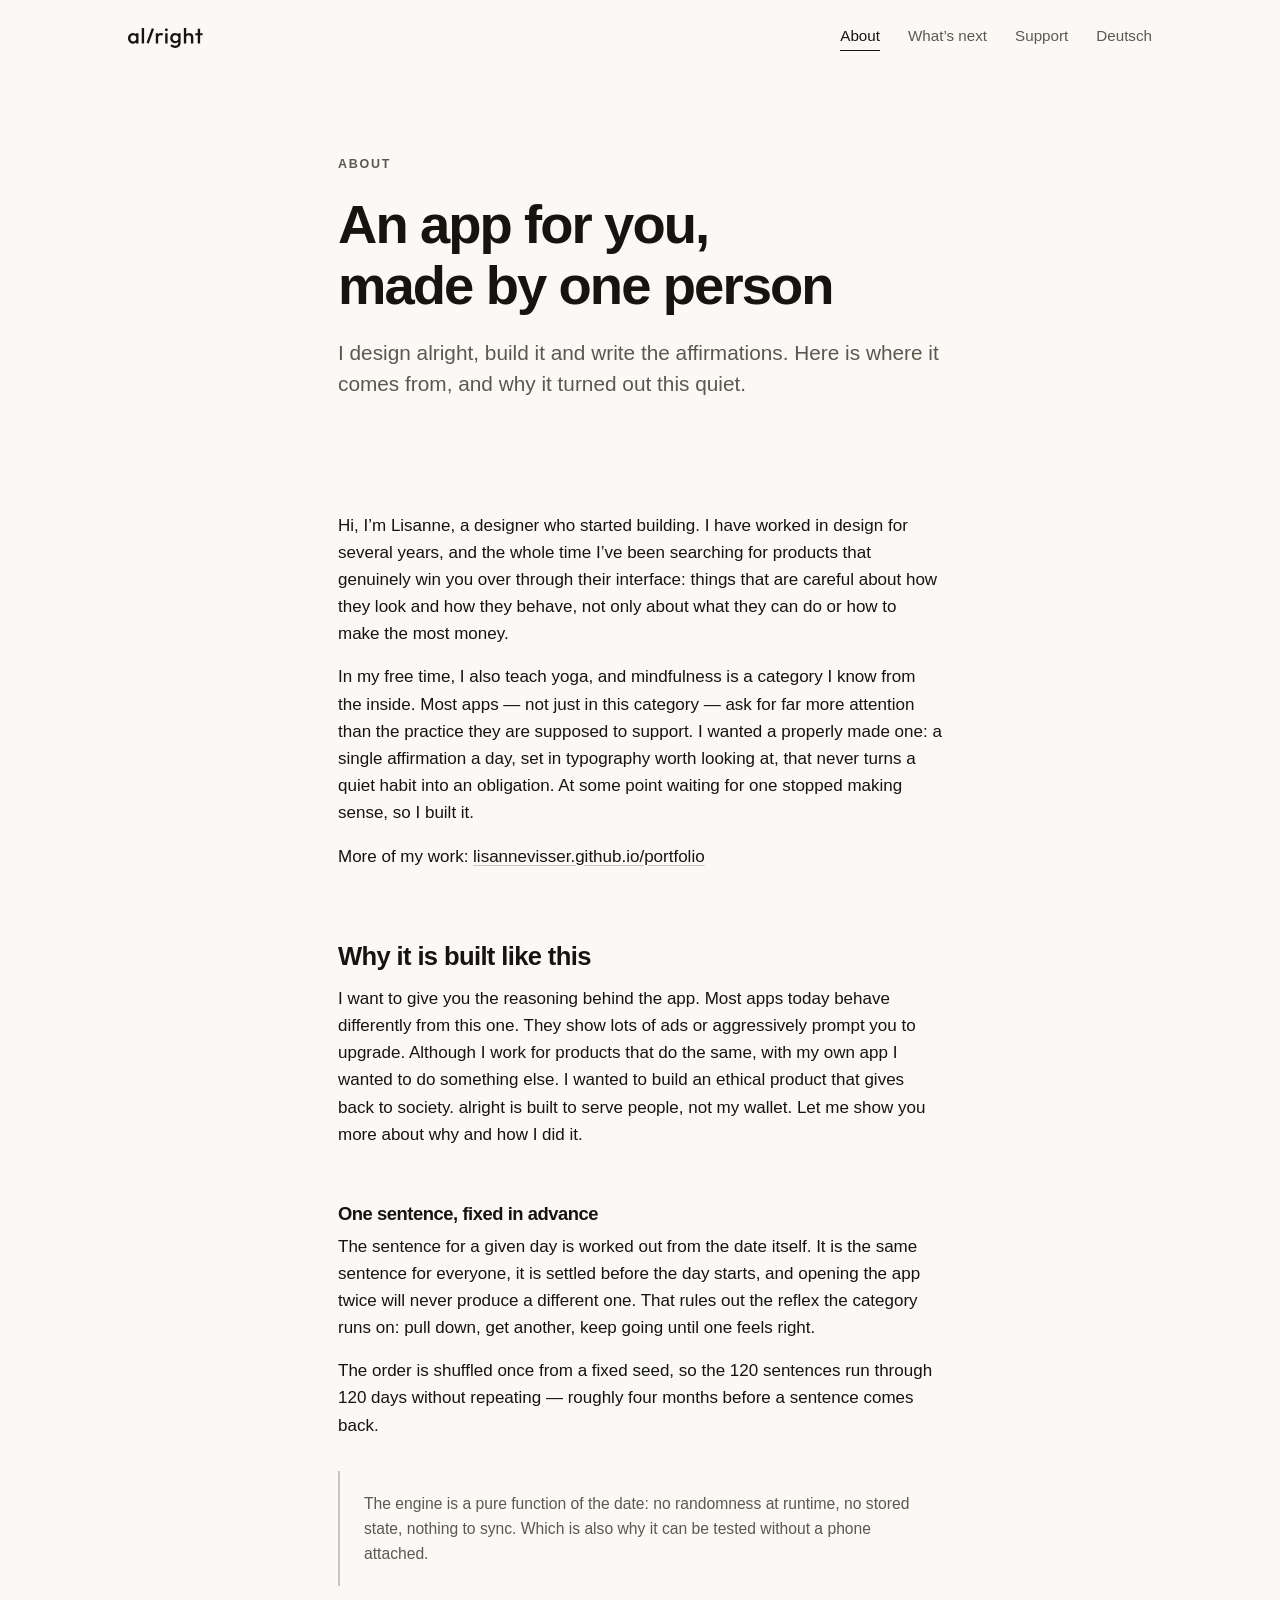
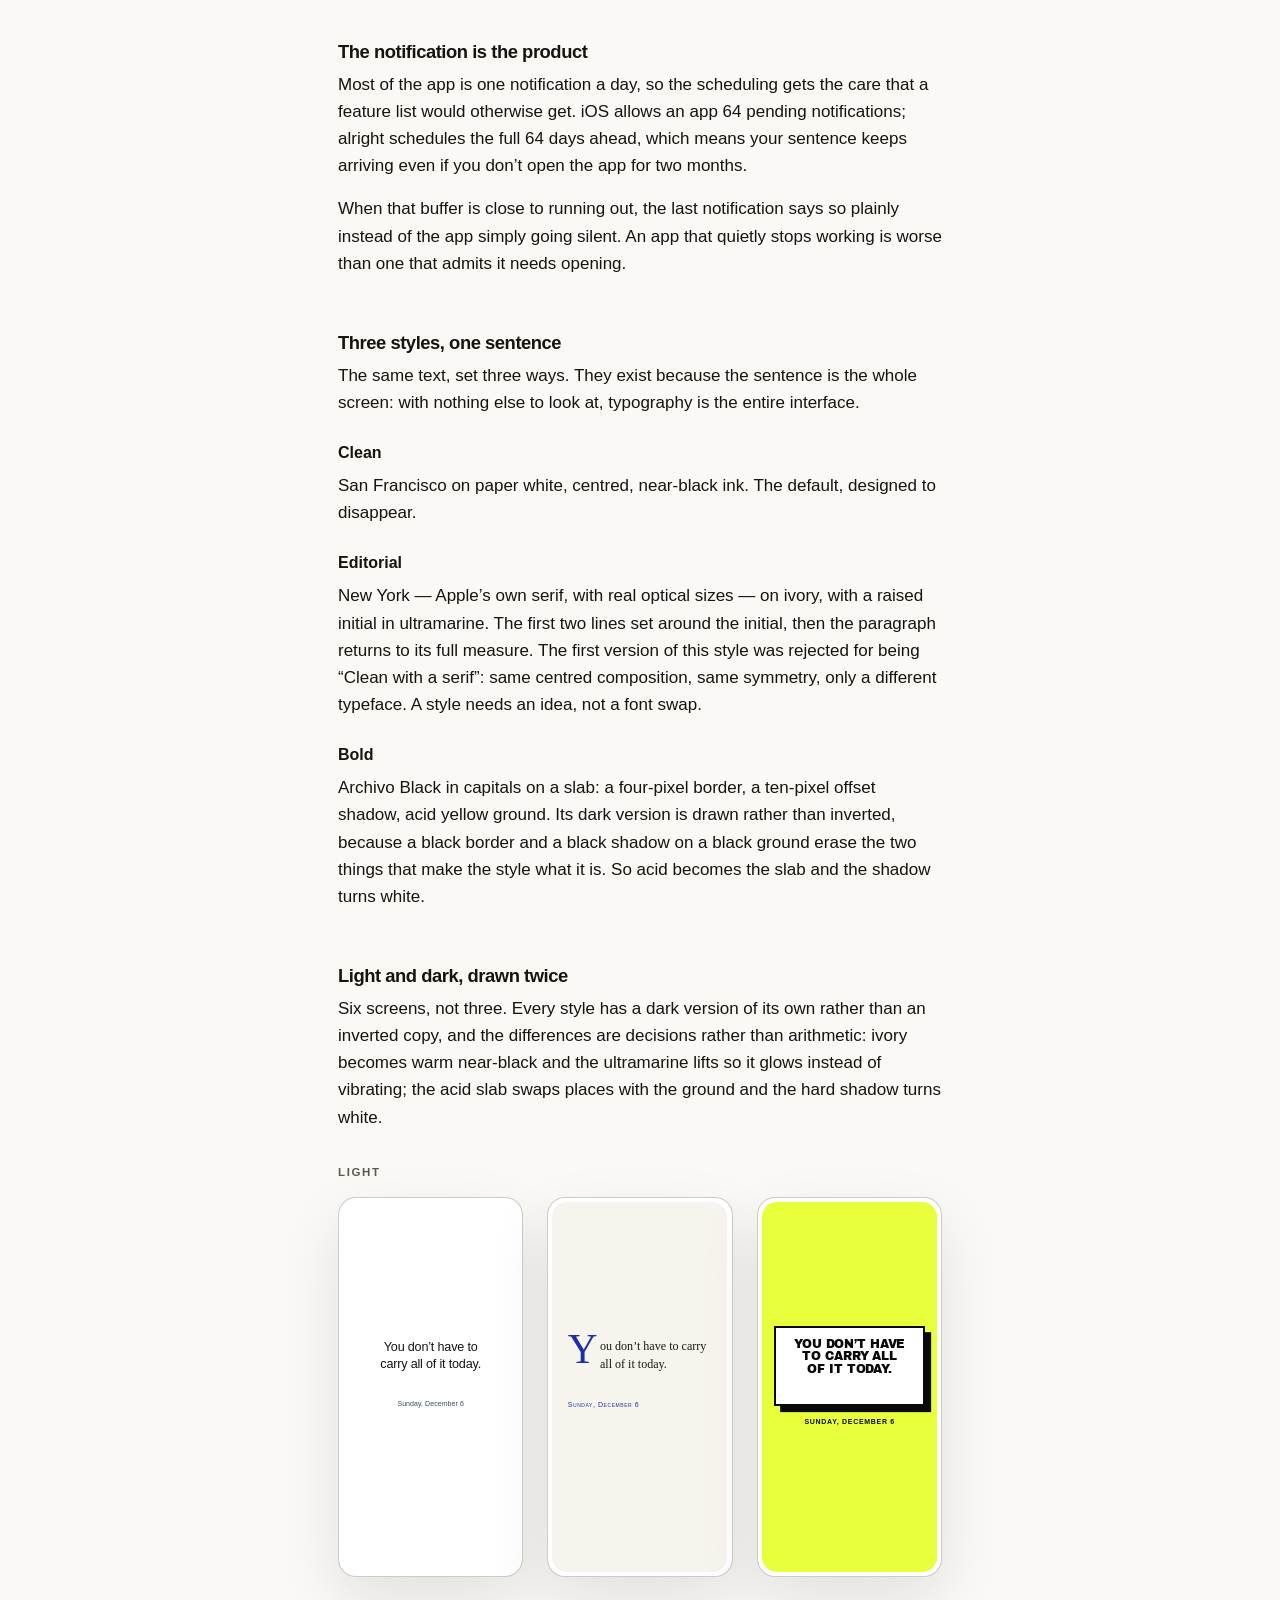
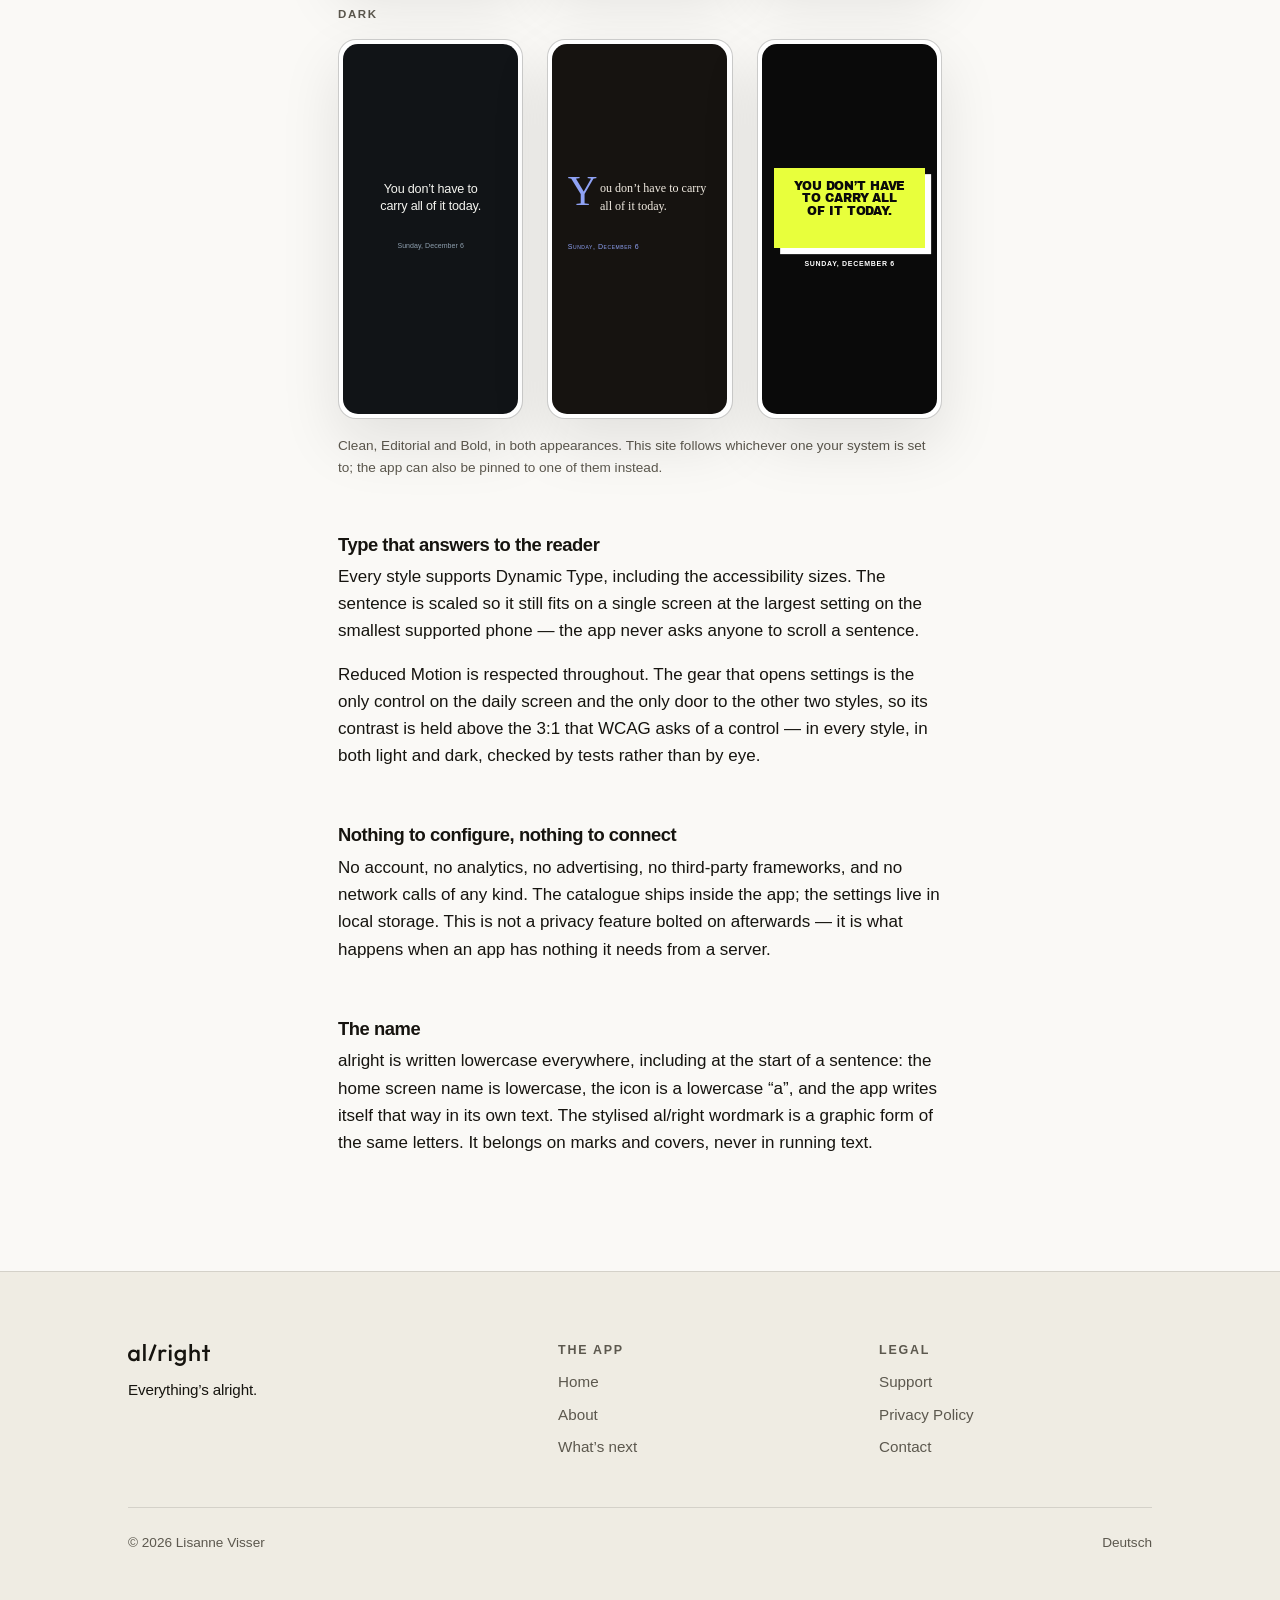
==== commit 9667aeb5: "About-Text von Lisanne, und das Menue rechnet die Kopfhoehe aus Der Einstieg der About-Seite steht j" ====
--- a/about/index.html
+++ b/about/index.html
@@ -45,9 +45,9 @@
 <section class="page-head">
   <div class="wrap wrap-narrow">
     <p class="eyebrow">About</p>
-    <h1>Made by one person</h1>
-    <p class="lede">I design alright, build it and write the sentences. Here is
-      where it comes from, and why it turned out this quiet.</p>
+    <h1>An app for you, made by one person</h1>
+    <p class="lede">I design alright, build it and write the affirmations. Here
+      is where it comes from, and why it turned out this quiet.</p>
   </div>
 </section>
 
@@ -62,28 +62,33 @@
       </figure>
       -->
       <div>
-        <p>I&#8217;m Lisanne Visser &mdash; a designer who started building. I
-          have worked in design for years, and the whole time I kept missing
-          products that genuinely win you over through their interface: things
-          that are careful about how they look and how they behave, not only
-          about what they can do. At some point waiting for one stopped making
+        <p>Hi, I&#8217;m Lisanne, a designer who started building. I have worked
+          in design for several years, and the whole time I&#8217;ve been
+          searching for products that genuinely win you over through their
+          interface: things that are careful about how they look and how they
+          behave, not only about what they can do or how to make the most
+          money.</p>
+        <p>In my free time, I also teach yoga, and mindfulness is a category I
+          know from the inside. Most apps &mdash; not just in this category
+          &mdash; ask for far more attention than the practice they are supposed
+          to support. I wanted a properly made one: a single affirmation a day,
+          set in typography worth looking at, that never turns a quiet habit
+          into an obligation. At some point waiting for one stopped making
           sense, so I built it.</p>
-        <p>I also teach yoga. Mindfulness is a category I know from the inside,
-          and most apps in it ask for far more attention than the practice they
-          are supposed to support. I wanted a properly made one: a single
-          affirmation a day, set in typography worth looking at, that never
-          turns a quiet habit into an obligation.</p>
-        <p>More of my work: <a href="https://lisannevisser.com">lisannevisser.com</a></p>
+        <p>More of my work:
+          <a href="https://lisannevisser.github.io/portfolio/#/">lisannevisser.github.io/portfolio</a></p>
       </div>
     </div>
   </section>
 
   <section>
     <h2>Why it is built like this</h2>
-    <p>The rest of this page is the reasoning behind the app. It is here because
-      every claim on the homepage &mdash; the sentence stands before the day
-      does, 64 days of notifications, three styles drawn twice &mdash; should be
-      checkable by anyone who cares to.</p>
+    <p>I want to give you the reasoning behind the app. Most apps today behave
+      differently from this one. They show lots of ads or aggressively prompt you
+      to upgrade. Although I work for products that do the same, with my own app
+      I wanted to do something else. I wanted to build an ethical product that
+      gives back to society. alright is built to serve people, not my wallet.
+      Let me show you more about why and how I did it.</p>
   </section>
 
   <section>
